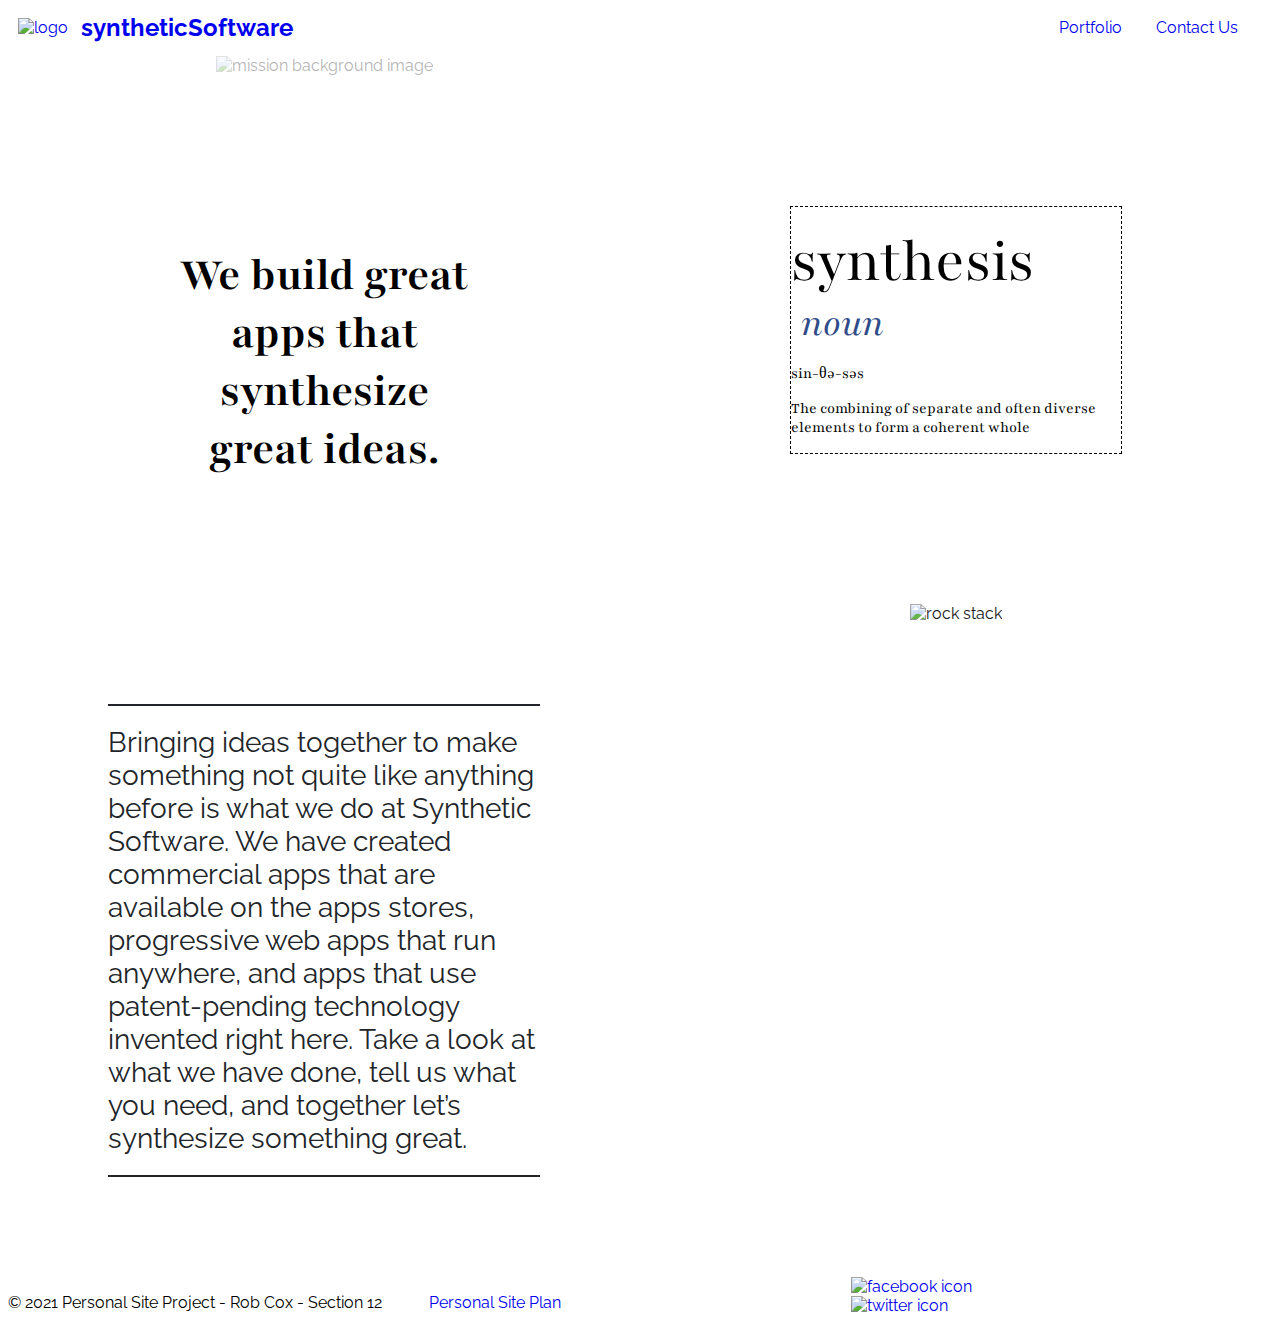
==== index.html @ e71fe35f "💸🍎 Checkpoint ./style.css:36244771/114 ./index.html:36244771/494" ====
<!DOCTYPE html>
<html lang="en">
  <head>
    <meta charset="utf-8">
    <meta name="viewport" content="width=device-width, initial-scale=1">
    <title>Synthetic Software</title>
    <link rel="stylesheet" href="style.css">
  </head>
  <body>
    <div class="content">
      
      <!-- Header -->
      <header>
        <nav>        
          <a class="logo-img" href="index.html"> 
            <img src="https://cdn.glitch.me/bdcd7bf5-d93c-4dbf-9159-b4a847c91958%2Flogo.svg?v=1636993051318" alt="logo" width="50">  
          </a>
          <div class="logo-text-synthetic"><a href="index.html">synthetic</a></div>
          <div class="logo-text-software"><a href="index.html">Software</a></div>
          <div class="portfolio-link"><a href="portfolio.html">Portfolio</a></div>
          <div class="contact-link"><a href="contact.html">Contact Us</a></div>
        </nav>
      </header>

      <!-- Main -->
      <main>
        <!-- Mission Statement -->
        <div class="mission">
          <img class="mission-img" src="https://cdn.glitch.me/bdcd7bf5-d93c-4dbf-9159-b4a847c91958%2Fsatellite-dish-small.jpg?v=1636860061343" alt="mission background image" width="700">
          <h1 class="mission-text">We build great apps that synthesize great ideas.</h1>
        </div>
        
        <!-- Definition -->
        <div class="definition-block">
          <p><span class="word">synthesis</span> <span class="word-type">noun</span></p>
          <p><span class="pronunciation">sin-&#x03b8;&#x0259;-s&#x0259;s</span></p>
          <p class="definition">The combining of separate and often diverse elements to form a coherent whole</p>
        </div>
        
        <!-- What We Do -->
        <div class="what-definition">
          Bringing ideas together to make something not quite like anything before is what we do at 
          Synthetic Software. We have created commercial apps that are available on the apps stores, 
          progressive web apps that run anywhere, and apps that use patent-pending technology invented 
          right here. Take a look at what we have done, tell us what you need, and together let’s 
          synthesize something great.            
        </div>
        <div class="what-img">          
          <img src="https://cdn.glitch.me/bdcd7bf5-d93c-4dbf-9159-b4a847c91958%2Frock-stack-small.jpg?v=1636860385221" alt="rock stack">
        </div>
      </main>

      <!-- Footer -->
      <footer>
        <p>&copy; 2021 Personal Site Project - Rob Cox - Section 12</p>
        <a href="https://personal-site-project-rob-cox.glitch.me/site-plan.html" target="_blank"><p>Personal Site Plan</p></a>
        <div class="social">
          <div>
            <a href="https://www.facebook.com" target="_blank"><img src="https://cdn.glitch.com/aa03d9ca-a7ed-4043-9f28-16a2dc6af9bf%2Ffacebook.png?1633302920971" alt="facebook icon"></a>
          </div>
          <div>
            <a href="https://twitter.com" target="_blank"><img src="https://cdn.glitch.com/aa03d9ca-a7ed-4043-9f28-16a2dc6af9bf%2Ftwitter.png?1633302920971" alt="twitter icon"></a>                
          </div>            
        </div>
      </footer>
    
    </div>
  </body>
</html>
---- style.css ----
@import url('https://fonts.googleapis.com/css2?family=Raleway:400,700');
@import url('https://fonts.googleapis.com/css2?family=Playfair:400,700');

body {
  font-family: Raleway, Arial, sans-serif;
  background-color: white;
}

h1 {
  font-family: Playfair, Helvetica, serif;
  font-size: 3em;
}

/* ---------------------------------------------------------------
 Common Header 
----------------------------------------------------------------*/

header {
  margin-bottom: 10px;
}

nav {
  display: grid;
  grid-template-columns: 70px 110px 150px 1fr 150px;  
  align-items: center;  
}

a:link, a:visited {
  text-decoration: none;    
}

.logo-img {
  grid-column: 1/2;
  padding: 0.6em;
}

.logo-text-synthetic {
  grid-column: 2/3;
  font-weight: bold;
  font-size: 1.5em;
  justify-self: end;
  text-color: gray;
}

.logo-text-software {
  grid-column: 3/4;
  font-weight: bold;
  font-size: 1.5em;
  color: #212529;
}

.portfolio-link {
  grid-column 4/5;
  justify-self: end;
  color: #212529;
}

.contact-link {
  grid-column 5/6;
  justify-self: center;
  color: #212529;
}

/* ---------------------------------------------------------------
 Home page 
----------------------------------------------------------------*/

main {
  display: grid;
  grid-template-columns: 1fr 1fr;
}

.mission {
  grid-column: 1/2;
  position: relative;
  text-align: center;
}

.mission-img {
  opacity: 0.3;
}

.mission-text {
  position: absolute;
  top: 50%;
  left: 50%;
  transform: translate(-50%, -50%);
}

.definition-block {
  grid-column: 2/3;
  font-family: Playfair;
  border: 1px dashed black;
  align-self: center;
  margin: 150px;
}

.word {
  font-size: 4em;
}

.word-type {
  font-size: 2.5em;
  font-style: italic;
  color: #304C89;
  margin-left: 10px;
}

.pronunciation: {
  font-size: 1.5em;
  color: red;
}

.definition: {
  font-size: 1.5em;
  color: red;    
}

.what-definition {
  grid-column: 1/2;
  grid-row: 2/3;
  font-size: 1.75em;
  align-self: center;
  color: #212529;
  border-top: 2px solid #212529;
  border-bottom: 2px solid #212529;
  padding-top: 20px;
  padding-bottom: 20px;
  margin: 100px;
}

.what-img {
  grid-column: 2/3;
  grid-row: 2/3;    
  justify-self: center;
  opacity: 0.9;
}

footer {
  display: grid;
  grid-template-columns: 1fr 1fr 1fr;
}

social {
  grid-column: 3/4;
  justify-items: end;
}
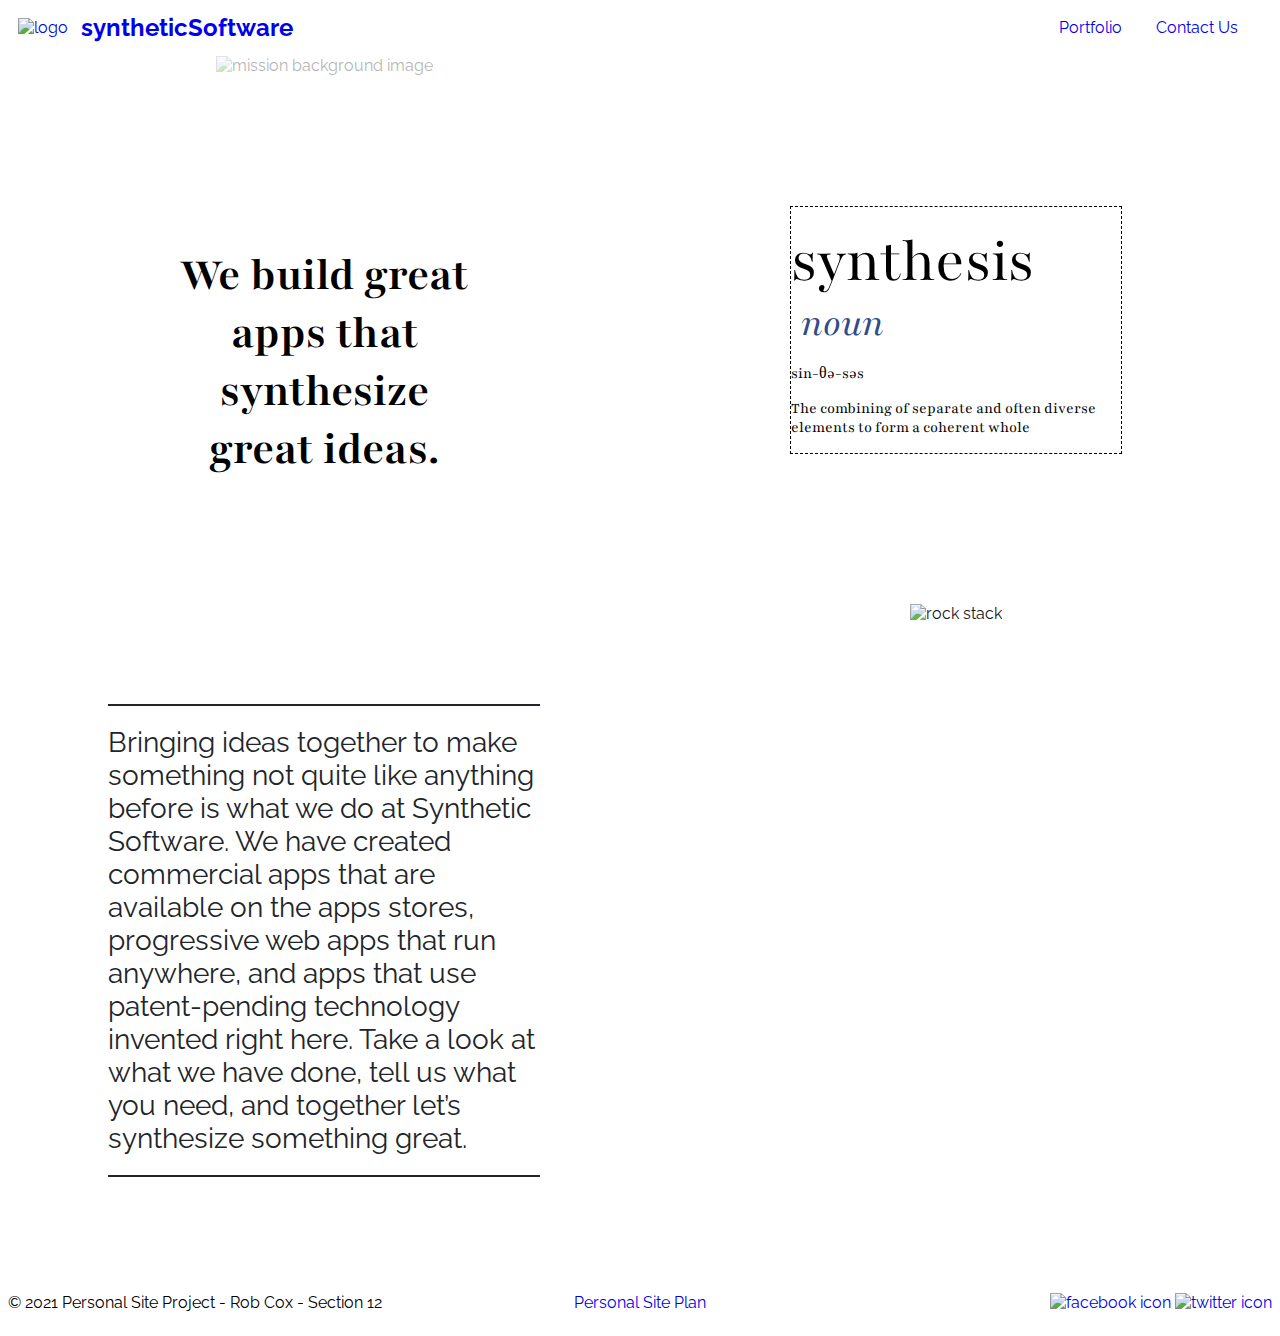
==== commit 8ade85b9: "🔑🦁 Checkpoint ./index.html:36244771/188 ./style.css:36244771/185" ====
--- a/index.html
+++ b/index.html
@@ -52,15 +52,11 @@
 
       <!-- Footer -->
       <footer>
-        <p>&copy; 2021 Personal Site Project - Rob Cox - Section 12</p>
-        <a href="https://personal-site-project-rob-cox.glitch.me/site-plan.html" target="_blank"><p>Personal Site Plan</p></a>
+        <p class="copyright">&copy; 2021 Personal Site Project - Rob Cox - Section 12</p>
+        <a class="site-plan" href="https://personal-site-project-rob-cox.glitch.me/site-plan.html" target="_blank"><p>Personal Site Plan</p></a>
         <div class="social">
-          <div>
-            <a href="https://www.facebook.com" target="_blank"><img src="https://cdn.glitch.com/aa03d9ca-a7ed-4043-9f28-16a2dc6af9bf%2Ffacebook.png?1633302920971" alt="facebook icon"></a>
-          </div>
-          <div>
-            <a href="https://twitter.com" target="_blank"><img src="https://cdn.glitch.com/aa03d9ca-a7ed-4043-9f28-16a2dc6af9bf%2Ftwitter.png?1633302920971" alt="twitter icon"></a>                
-          </div>            
+          <a href="https://www.facebook.com" target="_blank"><img src="https://cdn.glitch.com/aa03d9ca-a7ed-4043-9f28-16a2dc6af9bf%2Ffacebook.png?1633302920971" alt="facebook icon"></a>
+          <a href="https://twitter.com" target="_blank"><img src="https://cdn.glitch.com/aa03d9ca-a7ed-4043-9f28-16a2dc6af9bf%2Ftwitter.png?1633302920971" alt="twitter icon"></a>                
         </div>
       </footer>
     
--- a/style.css
+++ b/style.css
@@ -139,9 +139,19 @@
 footer {
   display: grid;
   grid-template-columns: 1fr 1fr 1fr;
+  align-items: center;
+  justify-items: end;
 }
 
-social {
-  grid-column: 3/4;
-  justify-items: end;
-}+.social {
+  grid-column: 3/4;  
+}
+
+.site-plan {
+  justify-self: center;
+}
+
+.copyright {
+  justify-self: start;
+}
+
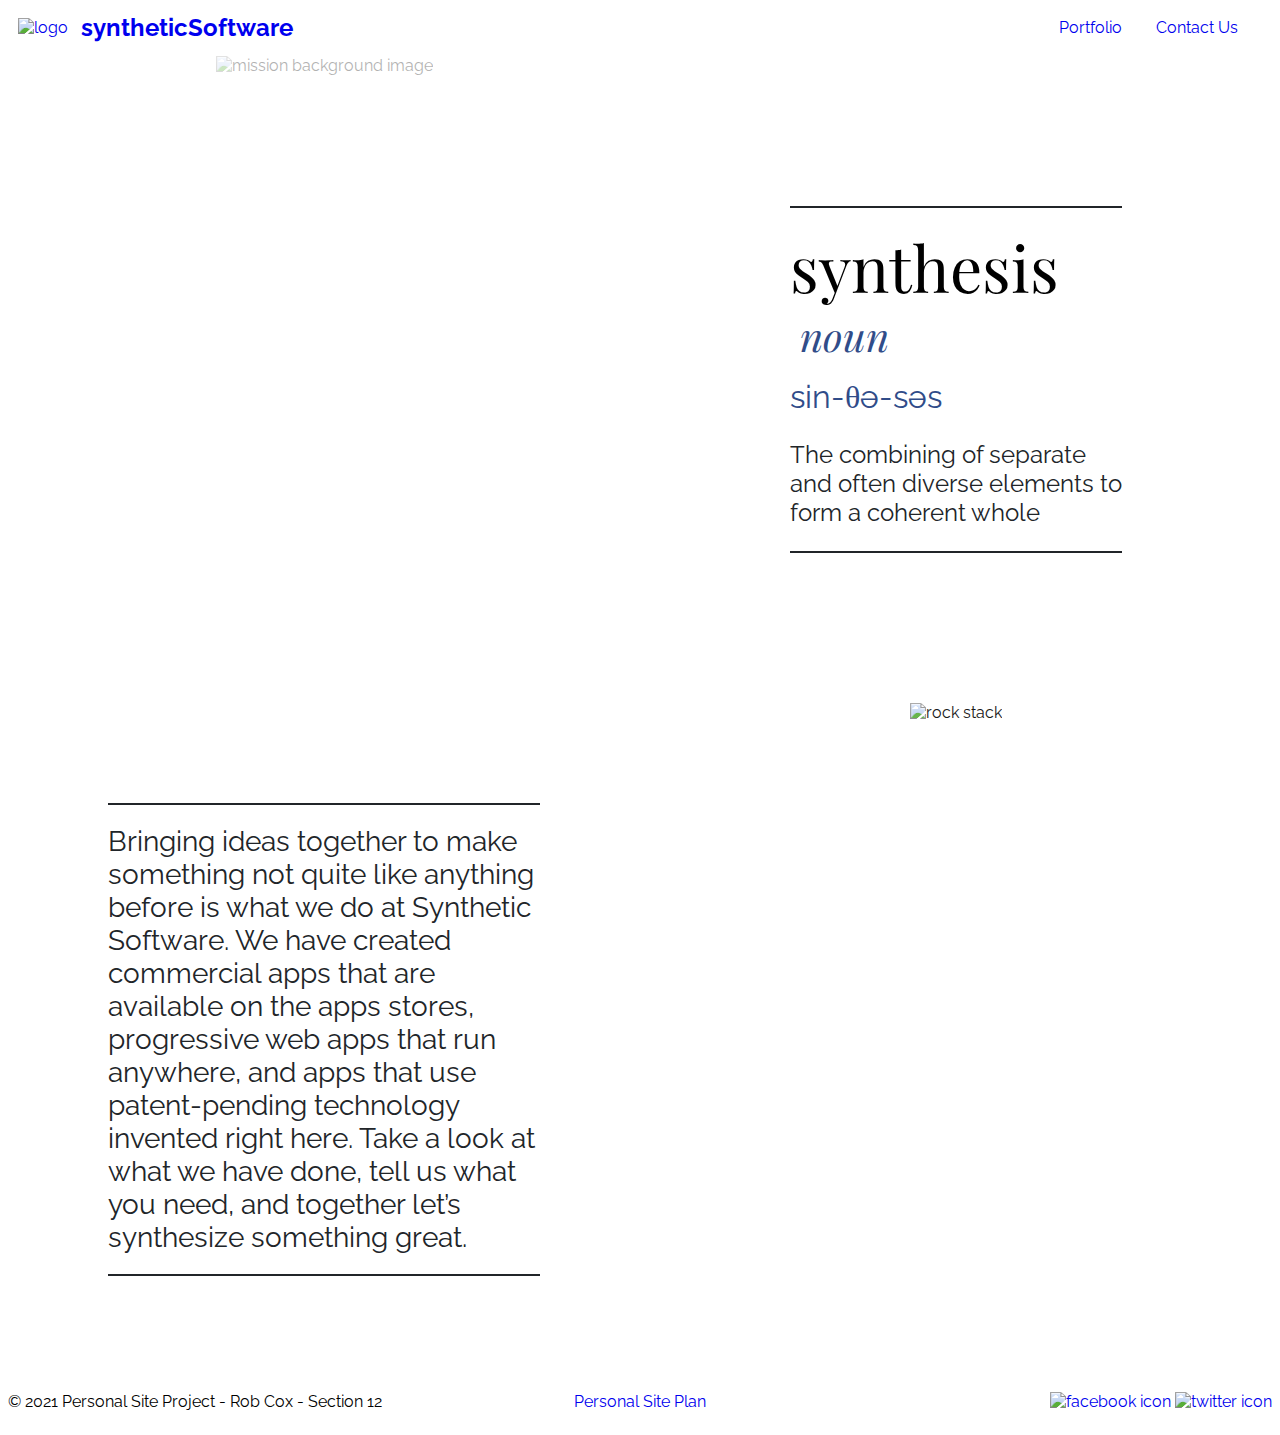
==== commit 0bfb23f6: "🏑🐗 Checkpoint ./style.css:36244771/50 ./index.html:36244771/9" ====
--- a/index.html
+++ b/index.html
@@ -27,7 +27,7 @@
         <!-- Mission Statement -->
         <div class="mission">
           <img class="mission-img" src="https://cdn.glitch.me/bdcd7bf5-d93c-4dbf-9159-b4a847c91958%2Fsatellite-dish-small.jpg?v=1636860061343" alt="mission background image" width="700">
-          <h1 class="mission-text">We build great apps that synthesize great ideas.</h1>
+<!--           <h1 class="mission-text">We build great apps that synthesize great ideas.</h1> -->
         </div>
         
         <!-- Definition -->
--- a/style.css
+++ b/style.css
@@ -1,13 +1,12 @@
-@import url('https://fonts.googleapis.com/css2?family=Raleway:400,700');
-@import url('https://fonts.googleapis.com/css2?family=Playfair:400,700');
+@import url('https://fonts.googleapis.com/css2?family=Playfair+Display&family=Raleway&display=swap');
 
 body {
-  font-family: Raleway, Arial, sans-serif;
+  font-family: Raleway, sans-serif;
   background-color: white;
 }
 
 h1 {
-  font-family: Playfair, Helvetica, serif;
+  font-family: 'Playfair Display', serif;
   font-size: 3em;
 }
 
@@ -70,9 +69,12 @@
   grid-template-columns: 1fr 1fr;
 }
 
+/* ---------------------------------------------------------------
+ Mission statement 
+----------------------------------------------------------------*/
+
 .mission {
   grid-column: 1/2;
-  position: relative;
   text-align: center;
 }
 
@@ -81,40 +83,53 @@
 }
 
 .mission-text {
-  position: absolute;
+  font-family: Raleway, san-serif;
+/*   position: absolute;
   top: 50%;
   left: 50%;
-  transform: translate(-50%, -50%);
+  transform: translate(-50%, -50%); */
 }
+
+/* ---------------------------------------------------------------
+ Word definition
+----------------------------------------------------------------*/
 
 .definition-block {
   grid-column: 2/3;
-  font-family: Playfair;
-  border: 1px dashed black;
+  border-top: 2px solid #212529;
+  border-bottom: 2px solid #212529;
   align-self: center;
   margin: 150px;
 }
 
 .word {
+  font-family: 'Playfair Display', serif;
   font-size: 4em;
 }
 
 .word-type {
+  font-family: 'Playfair Display', serif;
   font-size: 2.5em;
   font-style: italic;
   color: #304C89;
   margin-left: 10px;
 }
 
-.pronunciation: {
-  font-size: 1.5em;
-  color: red;
+.pronunciation {  
+  font-family: Raleway, san-serif;
+  font-size: 2em;
+  color: #304C89;
 }
 
-.definition: {
+.definition {
+  font-family: Raleway, san-serif;
   font-size: 1.5em;
-  color: red;    
+  color: #212529;    
 }
+
+/* ---------------------------------------------------------------
+ What we do
+----------------------------------------------------------------*/
 
 .what-definition {
   grid-column: 1/2;
@@ -136,6 +151,9 @@
   opacity: 0.9;
 }
 
+/* ---------------------------------------------------------------
+ Common footer
+----------------------------------------------------------------*/
 footer {
   display: grid;
   grid-template-columns: 1fr 1fr 1fr;
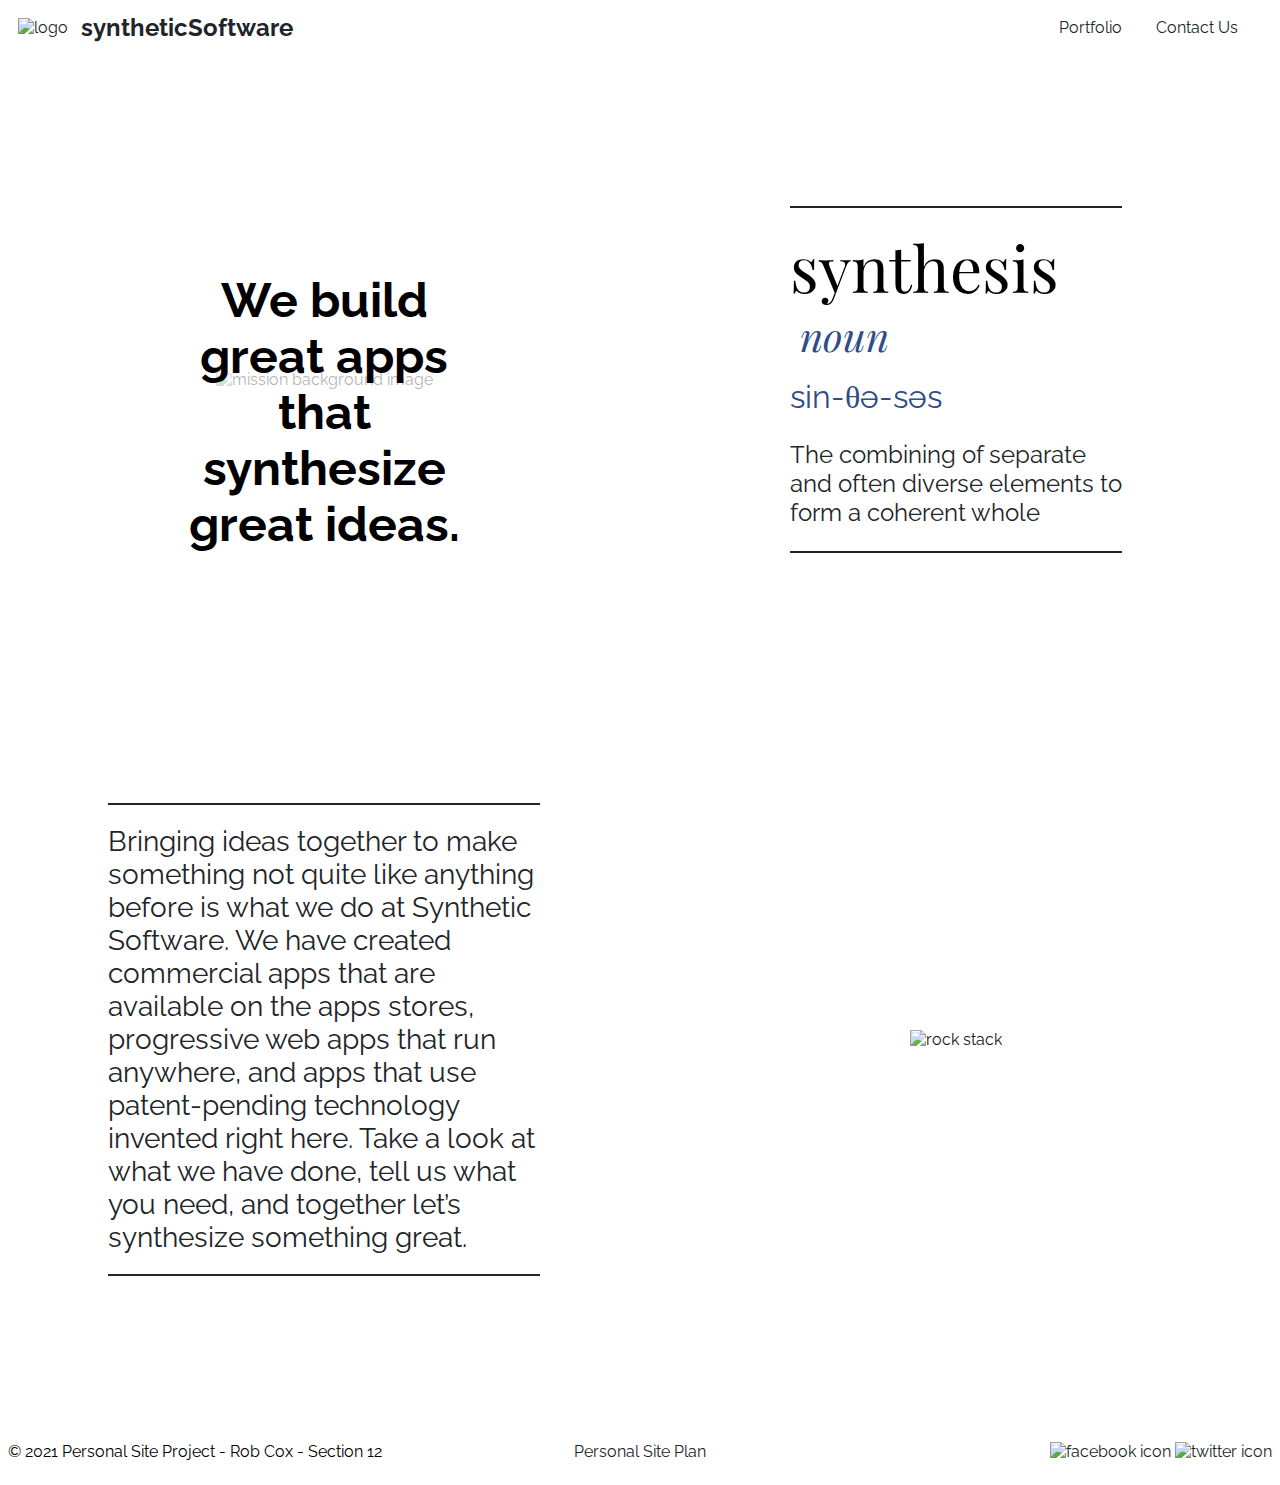
==== commit 0837e7cf: "🛍🚲 Checkpoint ./style.css:36244771/278 ./index.html:36244771/9" ====
--- a/index.html
+++ b/index.html
@@ -27,7 +27,7 @@
         <!-- Mission Statement -->
         <div class="mission">
           <img class="mission-img" src="https://cdn.glitch.me/bdcd7bf5-d93c-4dbf-9159-b4a847c91958%2Fsatellite-dish-small.jpg?v=1636860061343" alt="mission background image" width="700">
-<!--           <h1 class="mission-text">We build great apps that synthesize great ideas.</h1> -->
+          <h1 class="mission-text">We build great apps that synthesize great ideas.</h1>
         </div>
         
         <!-- Definition -->
--- a/style.css
+++ b/style.css
@@ -25,7 +25,8 @@
 }
 
 a:link, a:visited {
-  text-decoration: none;    
+  text-decoration: none;
+  color: #212529;
 }
 
 .logo-img {
@@ -38,7 +39,7 @@
   font-weight: bold;
   font-size: 1.5em;
   justify-self: end;
-  text-color: gray;
+  color: gray;
 }
 
 .logo-text-software {
@@ -67,6 +68,7 @@
 main {
   display: grid;
   grid-template-columns: 1fr 1fr;
+  align-items: center;
 }
 
 /* ---------------------------------------------------------------
@@ -76,6 +78,7 @@
 .mission {
   grid-column: 1/2;
   text-align: center;
+  position: relative;
 }
 
 .mission-img {
@@ -84,10 +87,10 @@
 
 .mission-text {
   font-family: Raleway, san-serif;
-/*   position: absolute;
+  position: absolute;
   top: 50%;
   left: 50%;
-  transform: translate(-50%, -50%); */
+  transform: translate(-50%, -50%);
 }
 
 /* ---------------------------------------------------------------
@@ -159,6 +162,7 @@
   grid-template-columns: 1fr 1fr 1fr;
   align-items: center;
   justify-items: end;
+  margin-top: 50px;
 }
 
 .social {
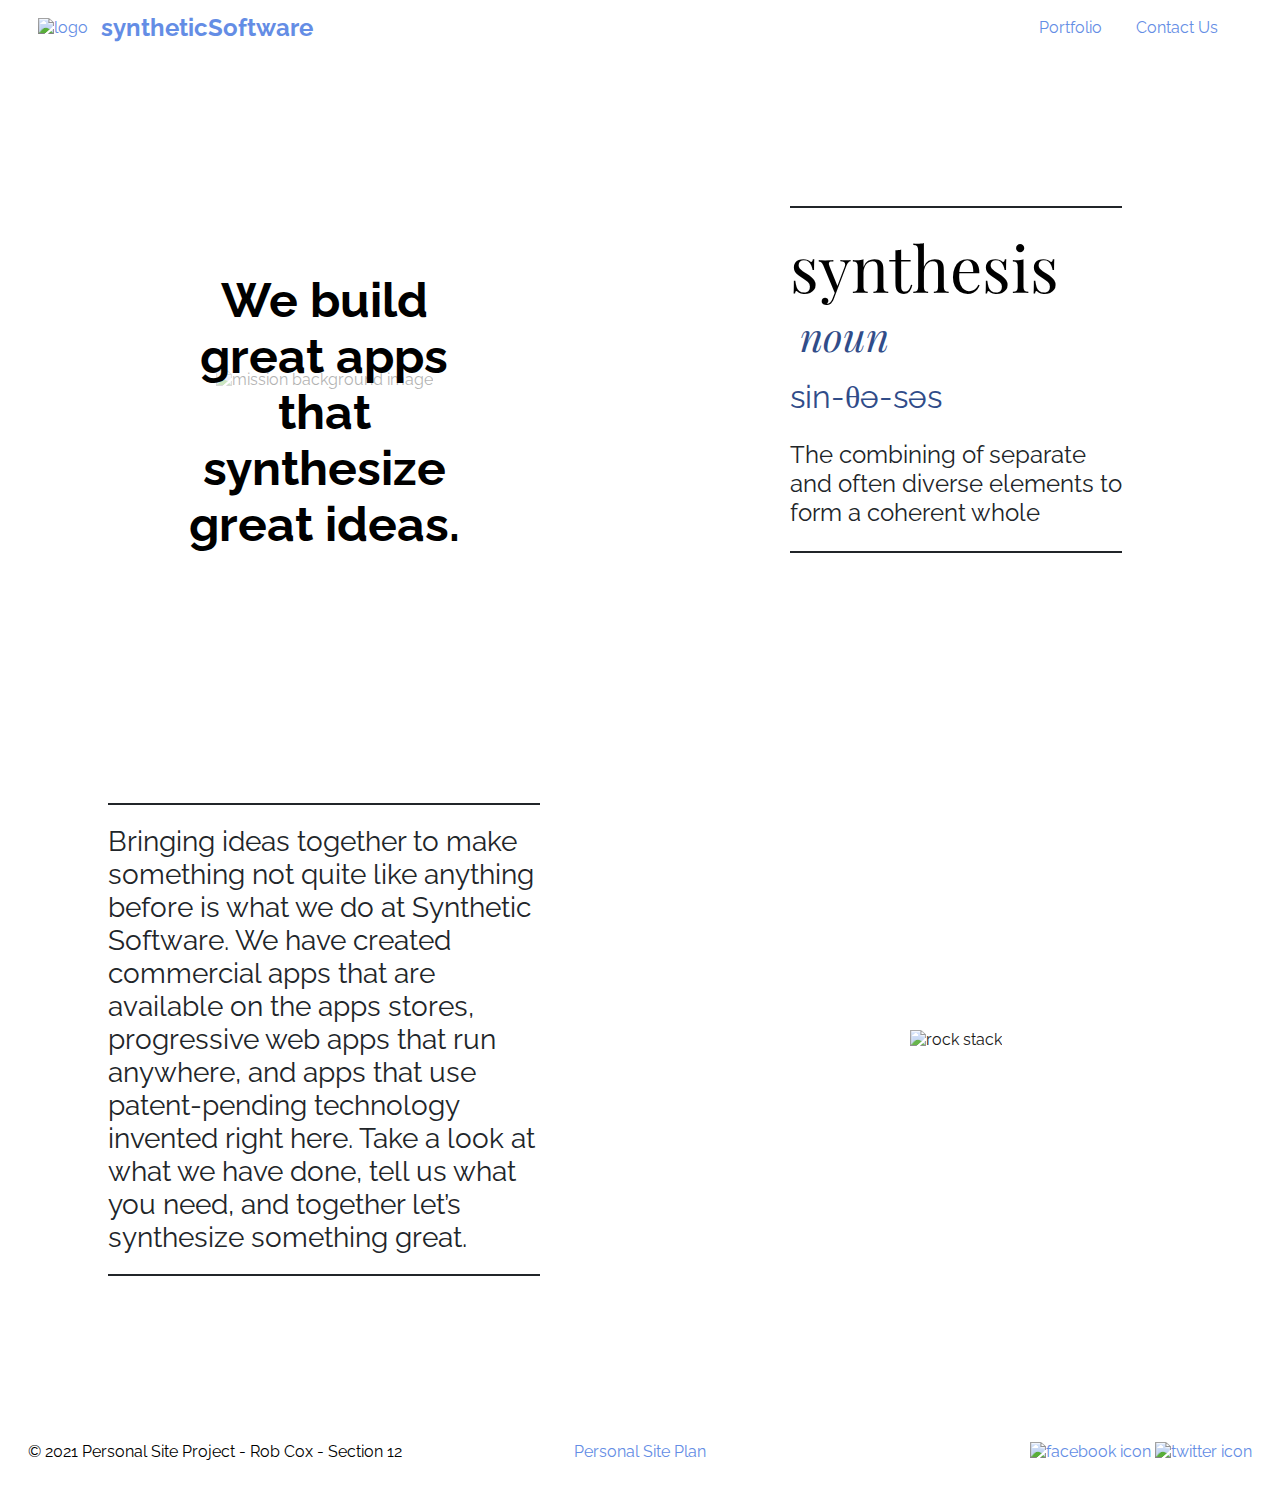
==== commit dc102a9c: "🍴🍿 Checkpoint ./style.css:36244771/534 ./index.html:36244771/571" ====
--- a/index.html
+++ b/index.html
@@ -38,6 +38,7 @@
         </div>
         
         <!-- What We Do -->
+       
         <div class="what-definition">
           Bringing ideas together to make something not quite like anything before is what we do at 
           Synthetic Software. We have created commercial apps that are available on the apps stores, 
@@ -45,8 +46,10 @@
           right here. Take a look at what we have done, tell us what you need, and together let’s 
           synthesize something great.            
         </div>
-        <div class="what-img">          
-          <img src="https://cdn.glitch.me/bdcd7bf5-d93c-4dbf-9159-b4a847c91958%2Frock-stack-small.jpg?v=1636860385221" alt="rock stack">
+        <div class="what-block">
+  <!--         <div class="what-img">           -->
+          <img class="what-img" src="https://cdn.glitch.me/bdcd7bf5-d93c-4dbf-9159-b4a847c91958%2Frock-stack-small.jpg?v=1636860385221" alt="rock stack">
+  <!--         </div> -->
         </div>
       </main>
 
--- a/style.css
+++ b/style.css
@@ -16,6 +16,8 @@
 
 header {
   margin-bottom: 10px;
+  margin-right: 20px;
+  margin-left: 20px;
 }
 
 nav {
@@ -26,7 +28,7 @@
 
 a:link, a:visited {
   text-decoration: none;
-  color: #212529;
+  color: #648DE5;
 }
 
 .logo-img {
@@ -39,20 +41,17 @@
   font-weight: bold;
   font-size: 1.5em;
   justify-self: end;
-  color: gray;
 }
 
 .logo-text-software {
   grid-column: 3/4;
   font-weight: bold;
   font-size: 1.5em;
-  color: #212529;
 }
 
 .portfolio-link {
   grid-column 4/5;
   justify-self: end;
-  color: #212529;
 }
 
 .contact-link {
@@ -147,10 +146,13 @@
   margin: 100px;
 }
 
-.what-img {
+.what-block {
   grid-column: 2/3;
   grid-row: 2/3;    
-  justify-self: center;
+  text-align: center;
+}
+
+.what-img {
   opacity: 0.9;
 }
 
@@ -163,6 +165,8 @@
   align-items: center;
   justify-items: end;
   margin-top: 50px;
+  margin-right: 20px;
+  margin-left: 20px;
 }
 
 .social {
@@ -177,3 +181,12 @@
   justify-self: start;
 }
 
+/* ---------------------------------------------------------------
+ Media Queries
+----------------------------------------------------------------*/
+
+@media screen and (max-width: 1200px) {
+  main {
+    display: block;
+  }
+}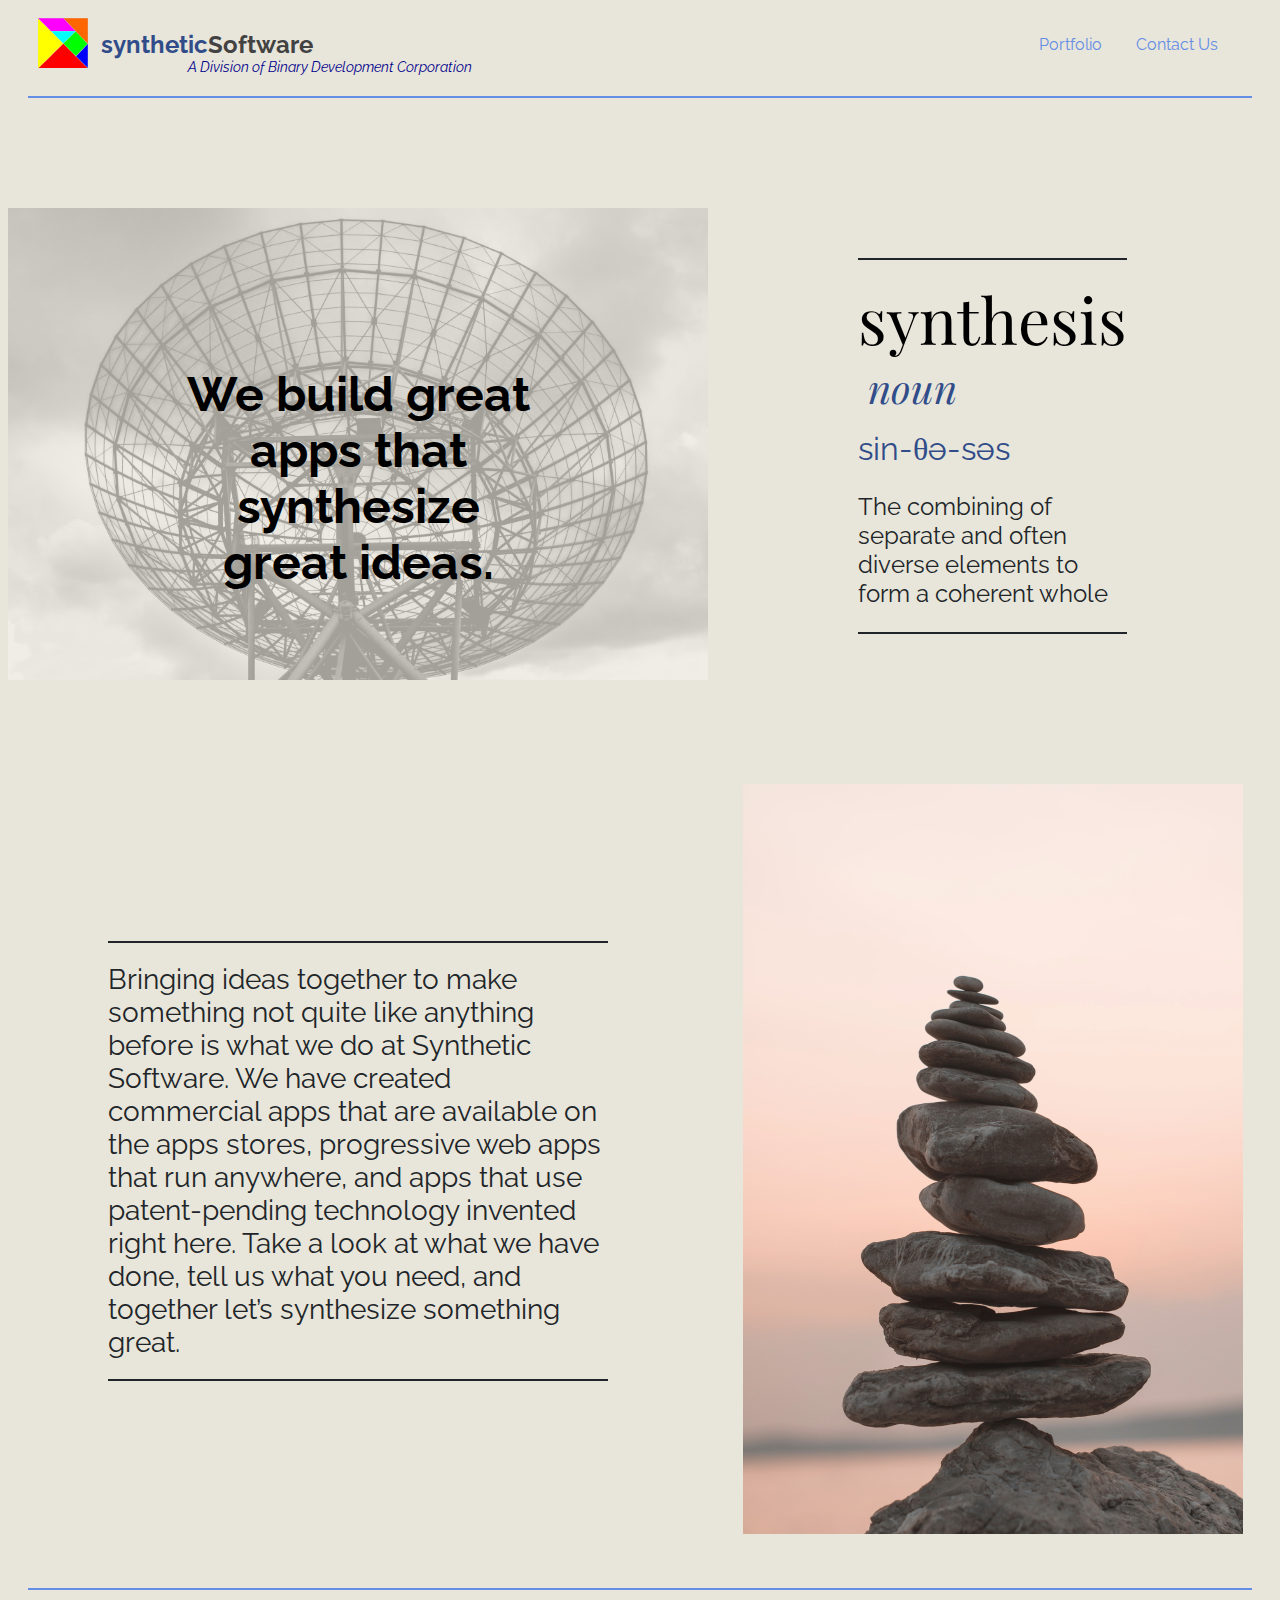
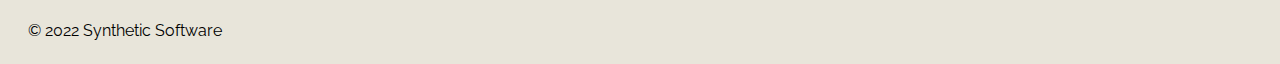
==== commit aee536a1: "Initial commit" ====
--- a/index.html
+++ b/index.html
@@ -1,24 +1,36 @@
 <!DOCTYPE html>
 <html lang="en">
   <head>
-    <meta charset="utf-8">
-    <meta name="viewport" content="width=device-width, initial-scale=1">
+    <meta charset="utf-8" />
+    <meta name="viewport" content="width=device-width, initial-scale=1" />
     <title>Synthetic Software</title>
-    <link rel="stylesheet" href="style.css">
+    <link rel="stylesheet" href="css/style.css" />
   </head>
   <body>
     <div class="content">
-      
       <!-- Header -->
       <header>
-        <nav>        
-          <a class="logo-img" href="index.html"> 
-            <img src="https://cdn.glitch.me/bdcd7bf5-d93c-4dbf-9159-b4a847c91958%2Flogo.svg?v=1636993051318" alt="logo" width="50">  
+        <nav>
+          <a class="logo-img" href="index.html">
+            <img src="images/logo.svg" alt="logo" width="50" />
           </a>
-          <div class="logo-text-synthetic"><a href="index.html">synthetic</a></div>
-          <div class="logo-text-software"><a href="index.html">Software</a></div>
-          <div class="portfolio-link"><a href="portfolio.html">Portfolio</a></div>
-          <div class="contact-link"><a href="contact.html">Contact Us</a></div>
+          <div class="logo-text-synthetic">
+            <a href="index.html">synthetic</a>
+          </div>
+          <div class="logo-text-software">
+            <a href="index.html">Software</a>
+          </div>
+          <div class="logo-text-division">
+            <a href="index.html"
+              >A Division of Binary Development Corporation</a
+            >
+          </div>
+          <div class="portfolio-link">
+            <a href="portfolio.html">Portfolio</a>
+          </div>
+          <div class="contact-link">
+            <a href="contact.html">Contact Us</a>
+          </div>
         </nav>
       </header>
 
@@ -26,43 +38,54 @@
       <main>
         <!-- Mission Statement -->
         <div class="mission">
-          <img class="mission-img" src="https://cdn.glitch.me/bdcd7bf5-d93c-4dbf-9159-b4a847c91958%2Fsatellite-dish-small.jpg?v=1636860061343" alt="mission background image" width="700">
-          <h1 class="mission-text">We build great apps that synthesize great ideas.</h1>
+          <img
+            class="mission-img"
+            src="images/satellite-dish-small.jpg"
+            alt="mission background image"
+            width="700"
+          />
+          <h1 class="mission-text">
+            We build great apps that synthesize great ideas.
+          </h1>
         </div>
-        
+
         <!-- Definition -->
         <div class="definition-block">
-          <p><span class="word">synthesis</span> <span class="word-type">noun</span></p>
-          <p><span class="pronunciation">sin-&#x03b8;&#x0259;-s&#x0259;s</span></p>
-          <p class="definition">The combining of separate and often diverse elements to form a coherent whole</p>
+          <p>
+            <span class="word">synthesis</span>
+            <span class="word-type">noun</span>
+          </p>
+          <p>
+            <span class="pronunciation">sin-&#x03b8;&#x0259;-s&#x0259;s</span>
+          </p>
+          <p class="definition">
+            The combining of separate and often diverse elements to form a
+            coherent whole
+          </p>
         </div>
-        
+
         <!-- What We Do -->
-       
         <div class="what-definition">
-          Bringing ideas together to make something not quite like anything before is what we do at 
-          Synthetic Software. We have created commercial apps that are available on the apps stores, 
-          progressive web apps that run anywhere, and apps that use patent-pending technology invented 
-          right here. Take a look at what we have done, tell us what you need, and together let’s 
-          synthesize something great.            
+          Bringing ideas together to make something not quite like anything
+          before is what we do at Synthetic Software. We have created commercial
+          apps that are available on the apps stores, progressive web apps that
+          run anywhere, and apps that use patent-pending technology invented
+          right here. Take a look at what we have done, tell us what you need,
+          and together let’s synthesize something great.
         </div>
         <div class="what-block">
-  <!--         <div class="what-img">           -->
-          <img class="what-img" src="https://cdn.glitch.me/bdcd7bf5-d93c-4dbf-9159-b4a847c91958%2Frock-stack-small.jpg?v=1636860385221" alt="rock stack">
-  <!--         </div> -->
+          <img
+            class="what-img"
+            src="images/rock-stack-small.jpg"
+            alt="rock stack"
+          />
         </div>
       </main>
 
       <!-- Footer -->
       <footer>
-        <p class="copyright">&copy; 2021 Personal Site Project - Rob Cox - Section 12</p>
-        <a class="site-plan" href="https://personal-site-project-rob-cox.glitch.me/site-plan.html" target="_blank"><p>Personal Site Plan</p></a>
-        <div class="social">
-          <a href="https://www.facebook.com" target="_blank"><img src="https://cdn.glitch.com/aa03d9ca-a7ed-4043-9f28-16a2dc6af9bf%2Ffacebook.png?1633302920971" alt="facebook icon"></a>
-          <a href="https://twitter.com" target="_blank"><img src="https://cdn.glitch.com/aa03d9ca-a7ed-4043-9f28-16a2dc6af9bf%2Ftwitter.png?1633302920971" alt="twitter icon"></a>                
-        </div>
+        <p class="copyright">&copy; 2022 Synthetic Software</p>
       </footer>
-    
     </div>
   </body>
-</html>+</html>
--- a/css/style.css
+++ b/css/style.css
@@ -0,0 +1,556 @@
+@import url("https://fonts.googleapis.com/css2?family=Playfair+Display&family=Raleway&display=swap");
+
+body {
+  font-family: Raleway, sans-serif;
+  background-color: #e8e5da;
+}
+
+h1 {
+  font-family: "Playfair Display", serif;
+  font-size: 3em;
+}
+
+/* ---------------------------------------------------------------
+ Common header 
+----------------------------------------------------------------*/
+
+header {
+  margin-bottom: 10px;
+  margin-right: 20px;
+  margin-left: 20px;
+  padding-bottom: 15px;
+  border-bottom: 2px solid #648de5;
+}
+
+nav {
+  display: grid;
+  grid-template-columns: 70px 110px 150px 1fr 150px;
+  align-items: center;
+}
+
+a:link,
+a:visited {
+  text-decoration: none;
+  color: #648de5;
+}
+
+.logo-img {
+  grid-column: 1/2;
+  padding: 0.6em;
+}
+
+.logo-text-synthetic {
+  grid-column: 2/3;
+  font-weight: bold;
+  font-size: 1.5em;
+  justify-self: end;
+}
+
+.logo-text-synthetic a {
+  color: #304c89;
+}
+
+.logo-text-software {
+  grid-column: 3/4;
+  font-weight: bold;
+  font-size: 1.5em;
+}
+
+.logo-text-software a {
+  color: #424242;
+}
+.logo-text-division {
+  grid-column: 3/6;
+  grid-row: 2/3;
+  font-size: 0.9em;
+  margin-top: -30px;
+  margin-left: -20px;
+}
+.logo-text-division a {
+  color: darkblue;
+  font-style: italic;
+}
+
+.portfolio-link {
+  grid-column: 4/5;
+  grid-row: 1/2;
+  justify-self: end;
+}
+
+.contact-link {
+  grid-column: 5/6;
+  grid-row: 1/2;
+  justify-self: center;
+  color: #212529;
+}
+
+/* ---------------------------------------------------------------
+ Common footer
+----------------------------------------------------------------*/
+
+footer {
+  display: grid;
+  grid-template-columns: 1fr 1fr 1fr;
+  align-items: center;
+  justify-items: end;
+  margin-top: 50px;
+  margin-right: 20px;
+  margin-left: 20px;
+  padding-top: 15px;
+  border-top: 2px solid #648de5;
+}
+
+.social {
+  grid-column: 3/4;
+}
+
+.site-plan {
+  justify-self: center;
+}
+
+.site-plan p {
+  color: #304c89;
+}
+
+.copyright {
+  justify-self: start;
+}
+
+/* ---------------------------------------------------------------
+ Home page 
+----------------------------------------------------------------*/
+
+main {
+  display: grid;
+  grid-template-columns: 1fr 1fr;
+  align-items: center;
+}
+
+/* ---------------------------------------------------------------
+ Mission statement 
+----------------------------------------------------------------*/
+
+.mission {
+  grid-column: 1/2;
+  text-align: center;
+  position: relative;
+}
+
+.mission-img {
+  opacity: 0.3;
+}
+
+.mission-text {
+  font-family: Raleway, san-serif;
+  position: absolute;
+  top: 50%;
+  left: 50%;
+  transform: translate(-50%, -50%);
+}
+
+/* ---------------------------------------------------------------
+ Word definition
+----------------------------------------------------------------*/
+
+.definition-block {
+  grid-column: 2/3;
+  border-top: 2px solid #212529;
+  border-bottom: 2px solid #212529;
+  align-self: center;
+  margin: 150px;
+}
+
+.word {
+  font-family: "Playfair Display", serif;
+  font-size: 4em;
+}
+
+.word-type {
+  font-family: "Playfair Display", serif;
+  font-size: 2.5em;
+  font-style: italic;
+  color: #304c89;
+  margin-left: 10px;
+}
+
+.pronunciation {
+  font-family: Raleway, san-serif;
+  font-size: 2em;
+  color: #304c89;
+}
+
+.definition {
+  font-family: Raleway, san-serif;
+  font-size: 1.5em;
+  color: #212529;
+}
+
+/* ---------------------------------------------------------------
+ What we do
+----------------------------------------------------------------*/
+
+.what-definition {
+  grid-column: 1/2;
+  grid-row: 2/3;
+  font-size: 1.75em;
+  align-self: center;
+  color: #212529;
+  border-top: 2px solid #212529;
+  border-bottom: 2px solid #212529;
+  padding-top: 20px;
+  padding-bottom: 20px;
+  margin: 100px;
+}
+
+.what-block {
+  grid-column: 2/3;
+  grid-row: 2/3;
+  text-align: center;
+}
+
+.what-img {
+  opacity: 0.9;
+}
+
+/* ---------------------------------------------------------------
+ Portfolio page 
+----------------------------------------------------------------*/
+
+.portfolio {
+  display: grid;
+  grid-template-columns: 1fr 1fr;
+}
+
+/* ---------------------------------------------------------------
+ Portfolio heading 
+----------------------------------------------------------------*/
+
+.portfolio-heading {
+  grid-column: 1/3;
+  grid-row: 1/2;
+  text-align: center;
+  position: relative;
+  margin: 30px;
+}
+
+.portfolio-img {
+  opacity: 0.2;
+  width: 1800px; /* width of container */
+  height: 300px; /* height of container */
+  object-fit: cover;
+  object-position: 20% 10%;
+}
+
+.portfolio-text {
+  font-size: 5em;
+  color: black;
+  position: absolute;
+  top: 35%;
+  left: 50%;
+  transform: translate(-50%, -50%);
+}
+
+/* ---------------------------------------------------------------
+ Portfolio list
+----------------------------------------------------------------*/
+
+.portfolio-container {
+  grid-column: 1/3;
+  grid-row: 2/3;
+  margin-left: 40px;
+  margin-right: 40px;
+}
+
+.portfolio-list {
+  display: grid;
+  grid-template-columns: 75px 1fr;
+  align-items: center;
+  grid-gap: 10px;
+}
+
+.display {
+  color: #648de5;
+}
+
+/* ---------------------------------------------------------------
+ Portfolio item 1
+----------------------------------------------------------------*/
+
+.portfolio-item-1-img {
+  grid-column: 1/2;
+  grid-row: 1/2;
+}
+
+.portfolio-item-1-title {
+  grid-column: 2/3;
+  grid-row: 1/2;
+  font-size: 1.5em;
+}
+
+.portfolio-item-1-text {
+  grid-column: 2/3;
+  grid-row: 2/3;
+  line-height: 1.6;
+  /*   padding-right: 80px; */
+}
+
+/* ---------------------------------------------------------------
+ Portfolio item 2
+----------------------------------------------------------------*/
+
+.portfolio-item-2-img {
+  grid-column: 1/2;
+  grid-row: 3/4;
+}
+
+.portfolio-item-2-title {
+  grid-column: 2/3;
+  grid-row: 3/4;
+  font-size: 1.5em;
+}
+
+.portfolio-item-2-text {
+  grid-column: 2/3;
+  grid-row: 4/5;
+  line-height: 1.6;
+  padding-right: 80px;
+}
+
+/* ---------------------------------------------------------------
+ Portfolio item 3
+----------------------------------------------------------------*/
+
+.portfolio-item-3-img {
+  grid-column: 1/2;
+  grid-row: 5/6;
+}
+
+.portfolio-item-3-title {
+  grid-column: 2/3;
+  grid-row: 5/6;
+  font-size: 1.5em;
+}
+
+.portfolio-item-3-text {
+  grid-column: 2/3;
+  grid-row: 6/7;
+  line-height: 1.6;
+  padding-right: 80px;
+}
+
+/* ---------------------------------------------------------------
+ Portfolio item 4
+----------------------------------------------------------------*/
+
+.portfolio-item-4-img {
+  grid-column: 1/2;
+  grid-row: 7/8;
+}
+
+.portfolio-item-4-title {
+  grid-column: 2/3;
+  grid-row: 7/8;
+  font-size: 1.5em;
+}
+
+.portfolio-item-4-text {
+  grid-column: 2/3;
+  grid-row: 8/9;
+  line-height: 1.6;
+  padding-right: 80px;
+}
+
+/* ---------------------------------------------------------------
+ Portfolio item 5
+----------------------------------------------------------------*/
+
+.portfolio-item-5-img {
+  grid-column: 1/2;
+  grid-row: 9/10;
+}
+
+.portfolio-item-5-title {
+  grid-column: 2/3;
+  grid-row: 9/10;
+  font-size: 1.5em;
+}
+
+/* ---------------------------------------------------------------
+ Call to action
+----------------------------------------------------------------*/
+
+.call-to-action {
+  grid-column: 1/3;
+  text-align: center;
+  position: relative;
+  margin: 30px;
+}
+
+.call-to-action-img {
+  opacity: 0.5;
+  width: 500px; /* width of container */
+  height: 500px; /* height of container */
+  object-fit: cover;
+  object-position: 0% 75%;
+}
+
+.call-to-action-text {
+  width: 200px;
+  font-size: 2em;
+  position: absolute;
+  top: 50%;
+  left: 50%;
+  transform: translate(-50%, -50%);
+  margin-left: 10px;
+}
+
+/* ---------------------------------------------------------------
+ Contact page 
+----------------------------------------------------------------*/
+
+.contact {
+  display: grid;
+  grid-template-columns: 1fr 1fr;
+}
+
+/* ---------------------------------------------------------------
+ Contact heading 
+----------------------------------------------------------------*/
+
+.contact-heading {
+  grid-column: 1/3;
+  grid-row: 1/2;
+  text-align: center;
+  position: relative;
+  margin: 30px;
+  width: 500px;
+  height: 488px;
+}
+
+.contact-img {
+  opacity: 0.4;
+  width: 500px;
+  height: 488px;
+  object-fit: cover;
+  object-position: 20% 10%;
+}
+
+.contact-text {
+  font-size: 4em;
+  width: 100%;
+  color: black;
+  position: absolute;
+  top: 45%;
+  left: 50%;
+  transform: translate(-50%, -50%);
+}
+
+/* ---------------------------------------------------------------
+ Contact description
+----------------------------------------------------------------*/
+
+.contact-description {
+  grid-column: 2/3;
+  grid-row: 1/2;
+  padding-top: 15px;
+  padding-bottom: 15px;
+  border-top: 2px solid #212529;
+  border-bottom: 2px solid #212529;
+  align-self: center;
+  margin: 50px;
+  font-size: 1.5em;
+}
+
+/* ---------------------------------------------------------------
+ Contact info
+----------------------------------------------------------------*/
+
+.contact-info {
+  grid-column: 1/2;
+  grid-row: 2/3;
+}
+
+.contact-grid {
+  display: grid;
+  grid-template-columns: 150px 1fr;
+  width: 80%;
+  margin: 30px;
+  padding-top: 15px;
+  padding-bottom: 15px;
+  border-top: 2px solid #212529;
+  border-bottom: 2px solid #212529;
+  font-size: 1.5em;
+}
+
+.contact-info-img {
+  opacity: 0.6;
+  justify-self: center;
+}
+
+/* ---------------------------------------------------------------
+ Contact form
+----------------------------------------------------------------*/
+
+.contact-form-block {
+  margin-left: 30px;
+}
+
+.contact-form {
+  display: grid;
+  grid-template-columns: 1fr;
+  padding: 0 20px;
+  margin-top: -33px;
+}
+
+.contact-form > input {
+  grid-column: 1;
+  grid-row: auto;
+  margin-bottom: 10px;
+  height: 30px;
+  font-family: Raleway, sans-serif;
+  font-size: 1.2em;
+  padding-left: 10px;
+}
+
+.contact-form > textarea {
+  grid-column: 1;
+  grid-row: auto;
+  height: 150px;
+  margin-bottom: 10px;
+  padding-left: 10px;
+  font-family: Raleway, sans-serif;
+  font-size: 1.2em;
+}
+
+#button {
+  grid-column: 1;
+  justify-self: center;
+  height: 50px;
+  width: 50%;
+  margin-bottom: -31px;
+  border-radius: 5px;
+  border: 1px solid gray;
+  background-color: #648de5;
+}
+
+.bottom-right-bracket {
+  text-align: right;
+}
+
+#feedback {
+  width: 50%;
+  justify-self: center;
+  font-size: 1.5em;
+  color: #304c89;
+}
+
+/* ---------------------------------------------------------------
+ Media Queries
+----------------------------------------------------------------*/
+
+@media screen and (max-width: 1250px) {
+  main,
+  main.contact {
+    display: block;
+  }
+}
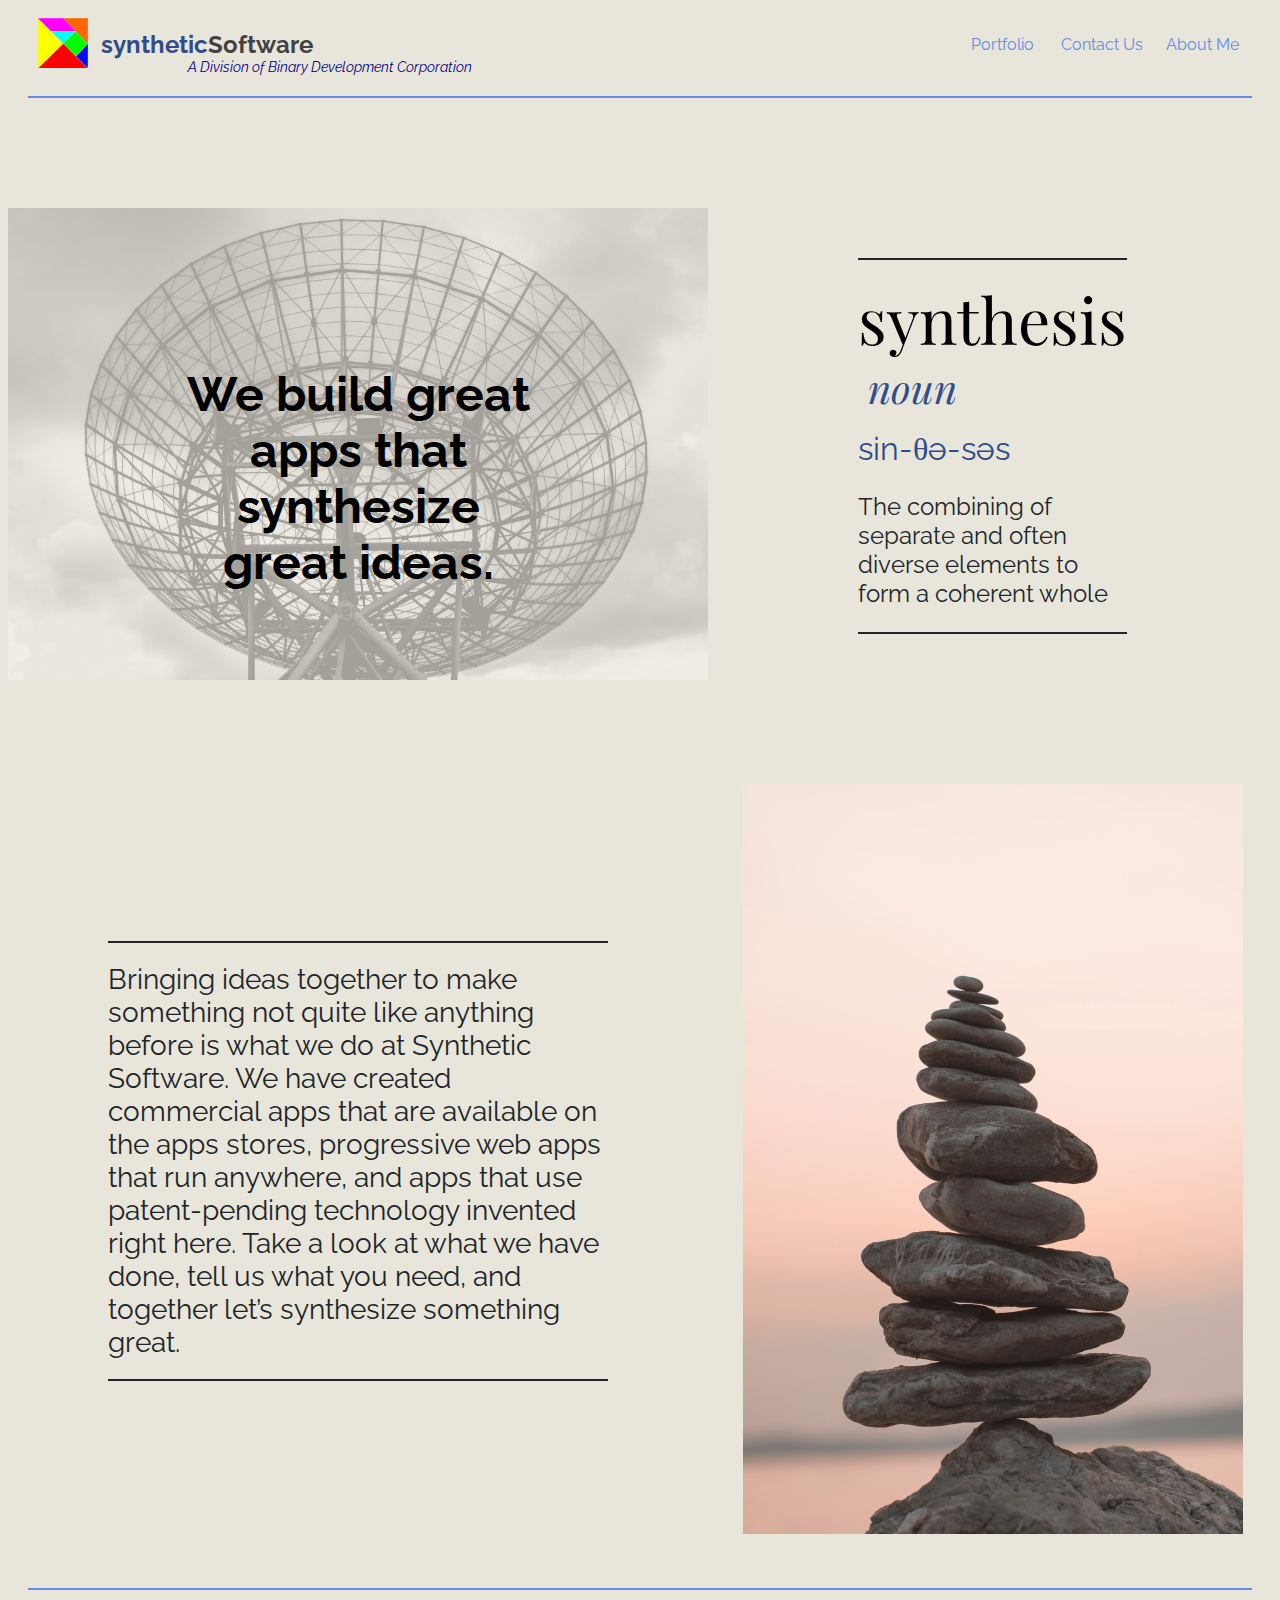
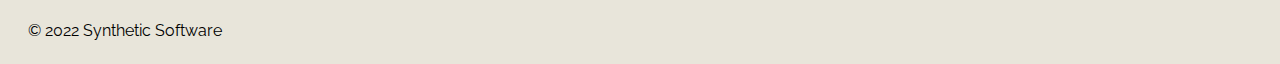
==== commit 95acc283: "Minor fixes" ====
--- a/index.html
+++ b/index.html
@@ -30,6 +30,9 @@
           </div>
           <div class="contact-link">
             <a href="contact.html">Contact Us</a>
+          </div>
+          <div class="about-link">
+            <a href="about.html">About Me</a>
           </div>
         </nav>
       </header>
--- a/css/style.css
+++ b/css/style.css
@@ -24,7 +24,7 @@
 
 nav {
   display: grid;
-  grid-template-columns: 70px 110px 150px 1fr 150px;
+  grid-template-columns: 70px 110px 1fr 100px 100px 100px;
   align-items: center;
 }
 
@@ -74,11 +74,18 @@
 .portfolio-link {
   grid-column: 4/5;
   grid-row: 1/2;
-  justify-self: end;
+  justify-self: center;
 }
 
 .contact-link {
   grid-column: 5/6;
+  grid-row: 1/2;
+  justify-self: center;
+  color: #212529;
+}
+
+.about-link {
+  grid-column: 6/7;
   grid-row: 1/2;
   justify-self: center;
   color: #212529;
@@ -545,6 +552,83 @@
 }
 
 /* ---------------------------------------------------------------
+ About page
+----------------------------------------------------------------*/
+.about {
+  display: grid;
+  grid-template-columns: 1fr 1fr;
+}
+
+/* ---------------------------------------------------------------
+ About heading 
+----------------------------------------------------------------*/
+
+.about-heading {
+  grid-column: 1/3;
+  grid-row: 1/2;
+  text-align: center;
+  position: relative;
+  margin: 30px;
+  width: 500px;
+  height: 488px;
+}
+
+.about-img {
+  opacity: 0.4;
+  width: 500px;
+  height: 488px;
+  object-fit: cover;
+  object-position: 20% 10%;
+}
+
+.about-text {
+  font-size: 4em;
+  width: 100%;
+  color: black;
+  position: absolute;
+  top: 45%;
+  left: 50%;
+  transform: translate(-50%, -50%);
+}
+
+/* ---------------------------------------------------------------
+ about description
+----------------------------------------------------------------*/
+
+.about-description {
+  grid-column: 2/3;
+  grid-row: 1/2;
+  padding-top: 15px;
+  padding-bottom: 15px;
+  border-top: 2px solid #212529;
+  border-bottom: 2px solid #212529;
+  align-self: center;
+  margin: 50px;
+  font-size: 1.5em;
+}
+
+/* ---------------------------------------------------------------
+ about info
+----------------------------------------------------------------*/
+
+.about-info {
+  grid-column: 1/2;
+  grid-row: 2/3;
+}
+
+.about-grid {
+  display: grid;
+  grid-template-columns: 150px;
+  width: 500px;
+  margin: 30px;
+  padding-top: 15px;
+  padding-bottom: 15px;
+  border-top: 2px solid #212529;
+  border-bottom: 2px solid #212529;
+  font-size: 1.5em;
+}
+
+/* ---------------------------------------------------------------
  Media Queries
 ----------------------------------------------------------------*/
 
